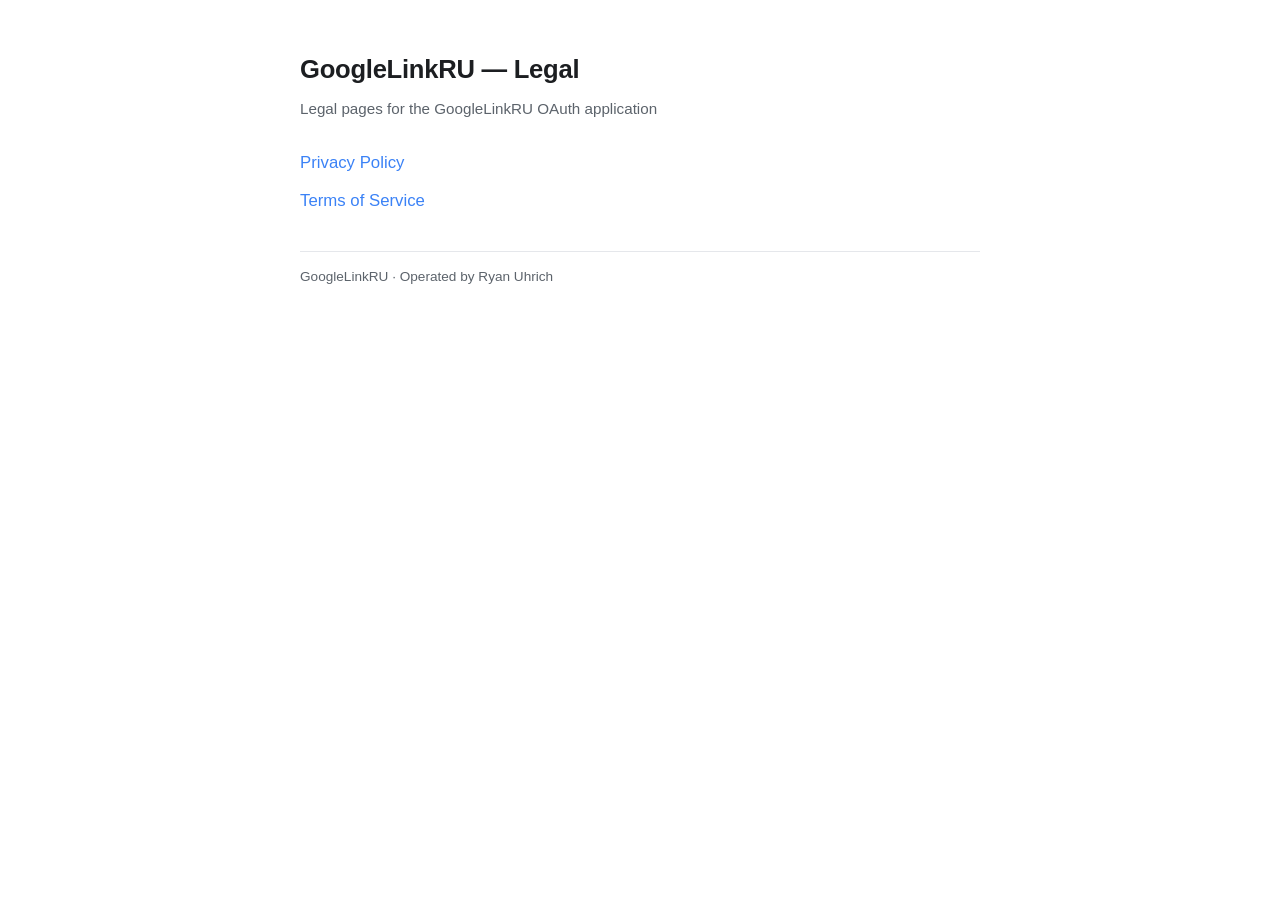
==== index.html @ c8f2e37b "Add GoogleLinkRU privacy policy and terms" ====
<!DOCTYPE html>
<html lang="en">
<head>
<meta charset="utf-8">
<meta name="viewport" content="width=device-width, initial-scale=1">
<title>GoogleLinkRU — Legal</title>
<style>
  :root { --ink:#1c1e21; --muted:#5c636b; --accent:#3b82f6; --bg:#ffffff; --rule:#e5e7eb; }
  * { box-sizing: border-box; margin: 0; padding: 0; }
  body { font: 16px/1.65 -apple-system, BlinkMacSystemFont, "Segoe UI", Roboto, Helvetica, Arial, sans-serif; color: var(--ink); background: var(--bg); padding: 48px 20px; }
  main { max-width: 680px; margin: 0 auto; }
  h1 { font-size: 1.6rem; font-weight: 650; letter-spacing: -0.01em; }
  .sub { color: var(--muted); margin: 6px 0 28px; font-size: .95rem; }
  ul { list-style: none; }
  li { margin-bottom: 10px; }
  a { color: var(--accent); text-decoration: none; font-size: 1.05rem; }
  a:hover { text-decoration: underline; }
  .meta { color: var(--muted); font-size: .85rem; border-top: 1px solid var(--rule); margin-top: 36px; padding-top: 14px; }
</style>
</head>
<body>
<main>
  <h1>GoogleLinkRU — Legal</h1>
  <p class="sub">Legal pages for the GoogleLinkRU OAuth application</p>
  <ul>
    <li><a href="privacy.html">Privacy Policy</a></li>
    <li><a href="terms.html">Terms of Service</a></li>
  </ul>
  <div class="meta">GoogleLinkRU · Operated by Ryan Uhrich</div>
</main>
</body>
</html>
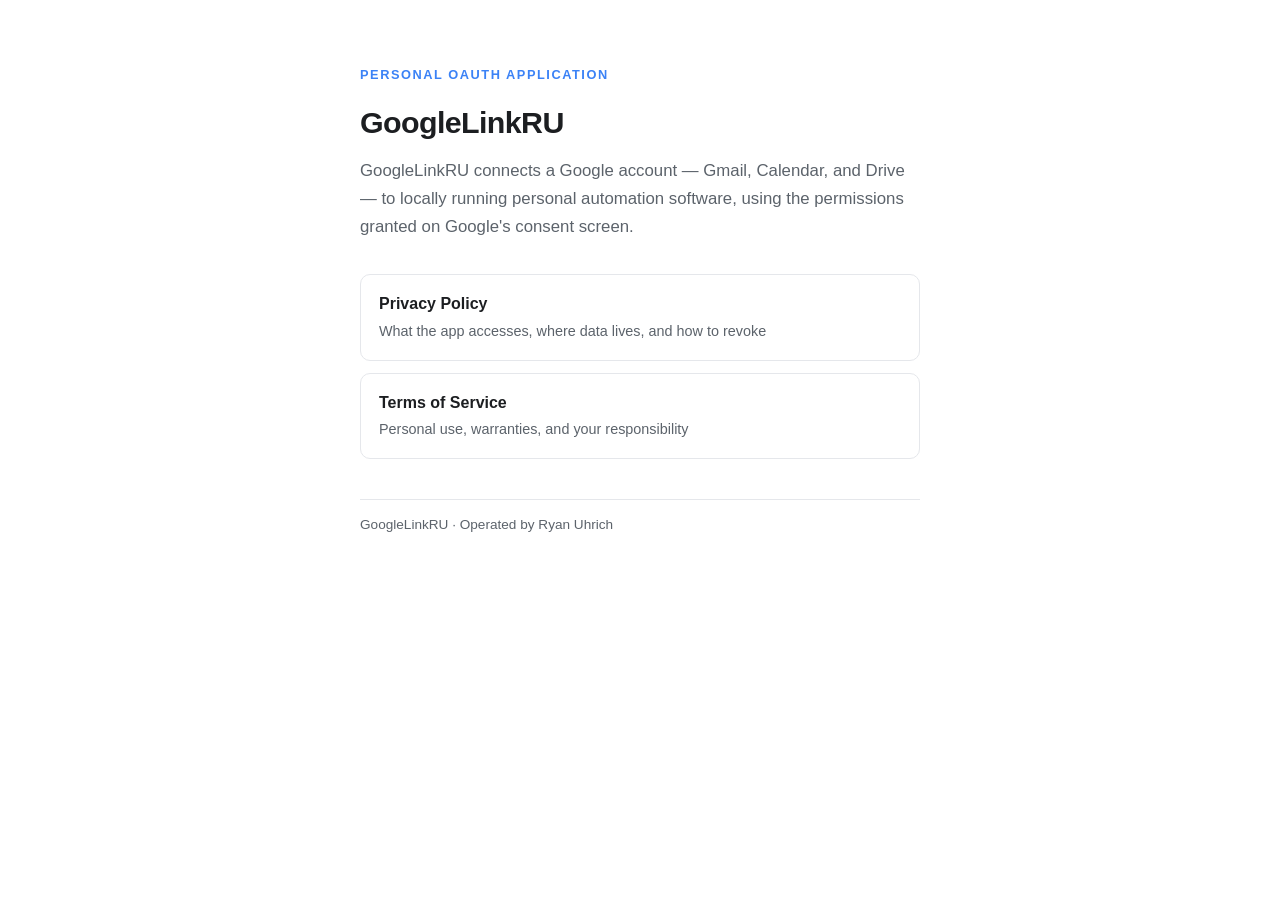
==== commit c1a2370b: "Polish landing page into a proper app home page" ====
--- a/index.html
+++ b/index.html
@@ -3,29 +3,32 @@
 <head>
 <meta charset="utf-8">
 <meta name="viewport" content="width=device-width, initial-scale=1">
-<title>GoogleLinkRU — Legal</title>
+<title>GoogleLinkRU</title>
 <style>
   :root { --ink:#1c1e21; --muted:#5c636b; --accent:#3b82f6; --bg:#ffffff; --rule:#e5e7eb; }
   * { box-sizing: border-box; margin: 0; padding: 0; }
-  body { font: 16px/1.65 -apple-system, BlinkMacSystemFont, "Segoe UI", Roboto, Helvetica, Arial, sans-serif; color: var(--ink); background: var(--bg); padding: 48px 20px; }
-  main { max-width: 680px; margin: 0 auto; }
-  h1 { font-size: 1.6rem; font-weight: 650; letter-spacing: -0.01em; }
-  .sub { color: var(--muted); margin: 6px 0 28px; font-size: .95rem; }
-  ul { list-style: none; }
-  li { margin-bottom: 10px; }
-  a { color: var(--accent); text-decoration: none; font-size: 1.05rem; }
-  a:hover { text-decoration: underline; }
-  .meta { color: var(--muted); font-size: .85rem; border-top: 1px solid var(--rule); margin-top: 36px; padding-top: 14px; }
+  body { font: 16px/1.65 -apple-system, BlinkMacSystemFont, "Segoe UI", Roboto, Helvetica, Arial, sans-serif; color: var(--ink); background: var(--bg); padding: 64px 20px; }
+  main { max-width: 560px; margin: 0 auto; }
+  h1 { font-size: 1.9rem; font-weight: 650; letter-spacing: -0.02em; }
+  .tag { color: var(--accent); font-size: .8rem; font-weight: 600; text-transform: uppercase; letter-spacing: .12em; margin-bottom: 12px; }
+  p.lead { color: var(--muted); margin: 10px 0 34px; font-size: 1.05rem; }
+  .cards { display: grid; gap: 12px; }
+  a.card { display: block; border: 1px solid var(--rule); border-radius: 10px; padding: 16px 18px; text-decoration: none; color: var(--ink); transition: border-color .15s ease, box-shadow .15s ease; }
+  a.card:hover { border-color: var(--accent); box-shadow: 0 2px 10px rgba(59,130,246,.08); }
+  a.card .t { font-weight: 600; }
+  a.card .d { color: var(--muted); font-size: .9rem; margin-top: 2px; }
+  .meta { color: var(--muted); font-size: .85rem; border-top: 1px solid var(--rule); margin-top: 40px; padding-top: 14px; }
 </style>
 </head>
 <body>
 <main>
-  <h1>GoogleLinkRU — Legal</h1>
-  <p class="sub">Legal pages for the GoogleLinkRU OAuth application</p>
-  <ul>
-    <li><a href="privacy.html">Privacy Policy</a></li>
-    <li><a href="terms.html">Terms of Service</a></li>
-  </ul>
+  <p class="tag">Personal OAuth Application</p>
+  <h1>GoogleLinkRU</h1>
+  <p class="lead">GoogleLinkRU connects a Google account — Gmail, Calendar, and Drive — to locally running personal automation software, using the permissions granted on Google's consent screen.</p>
+  <div class="cards">
+    <a class="card" href="privacy.html"><div class="t">Privacy Policy</div><div class="d">What the app accesses, where data lives, and how to revoke</div></a>
+    <a class="card" href="terms.html"><div class="t">Terms of Service</div><div class="d">Personal use, warranties, and your responsibility</div></a>
+  </div>
   <div class="meta">GoogleLinkRU · Operated by Ryan Uhrich</div>
 </main>
 </body>
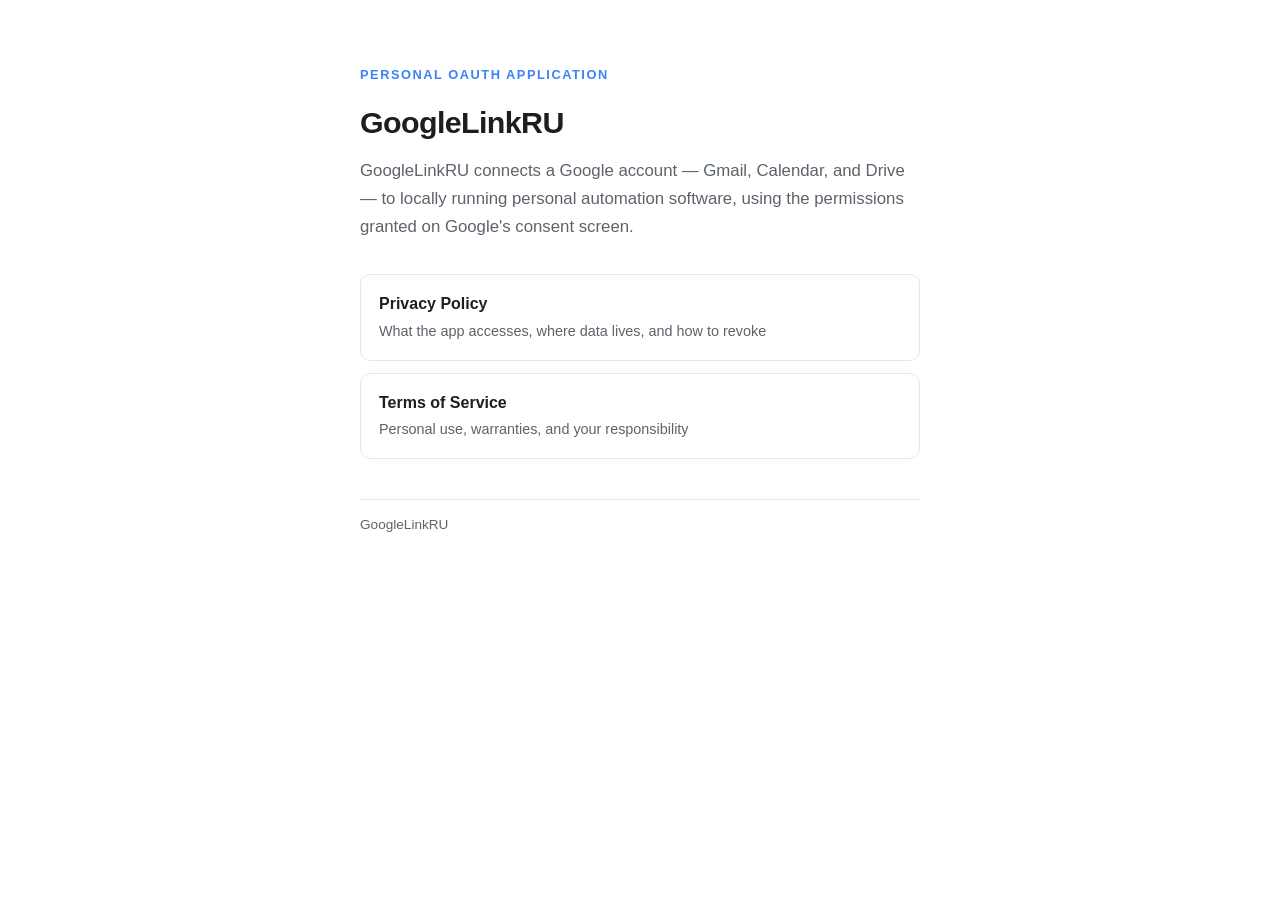
==== commit 84587ddd: "Remove PII, add noindex + robots disallow" ====
--- a/index.html
+++ b/index.html
@@ -3,6 +3,7 @@
 <head>
 <meta charset="utf-8">
 <meta name="viewport" content="width=device-width, initial-scale=1">
+<meta name="robots" content="noindex, nofollow">
 <title>GoogleLinkRU</title>
 <style>
   :root { --ink:#1c1e21; --muted:#5c636b; --accent:#3b82f6; --bg:#ffffff; --rule:#e5e7eb; }
@@ -29,7 +30,7 @@
     <a class="card" href="privacy.html"><div class="t">Privacy Policy</div><div class="d">What the app accesses, where data lives, and how to revoke</div></a>
     <a class="card" href="terms.html"><div class="t">Terms of Service</div><div class="d">Personal use, warranties, and your responsibility</div></a>
   </div>
-  <div class="meta">GoogleLinkRU · Operated by Ryan Uhrich</div>
+  <div class="meta">GoogleLinkRU</div>
 </main>
 </body>
 </html>
